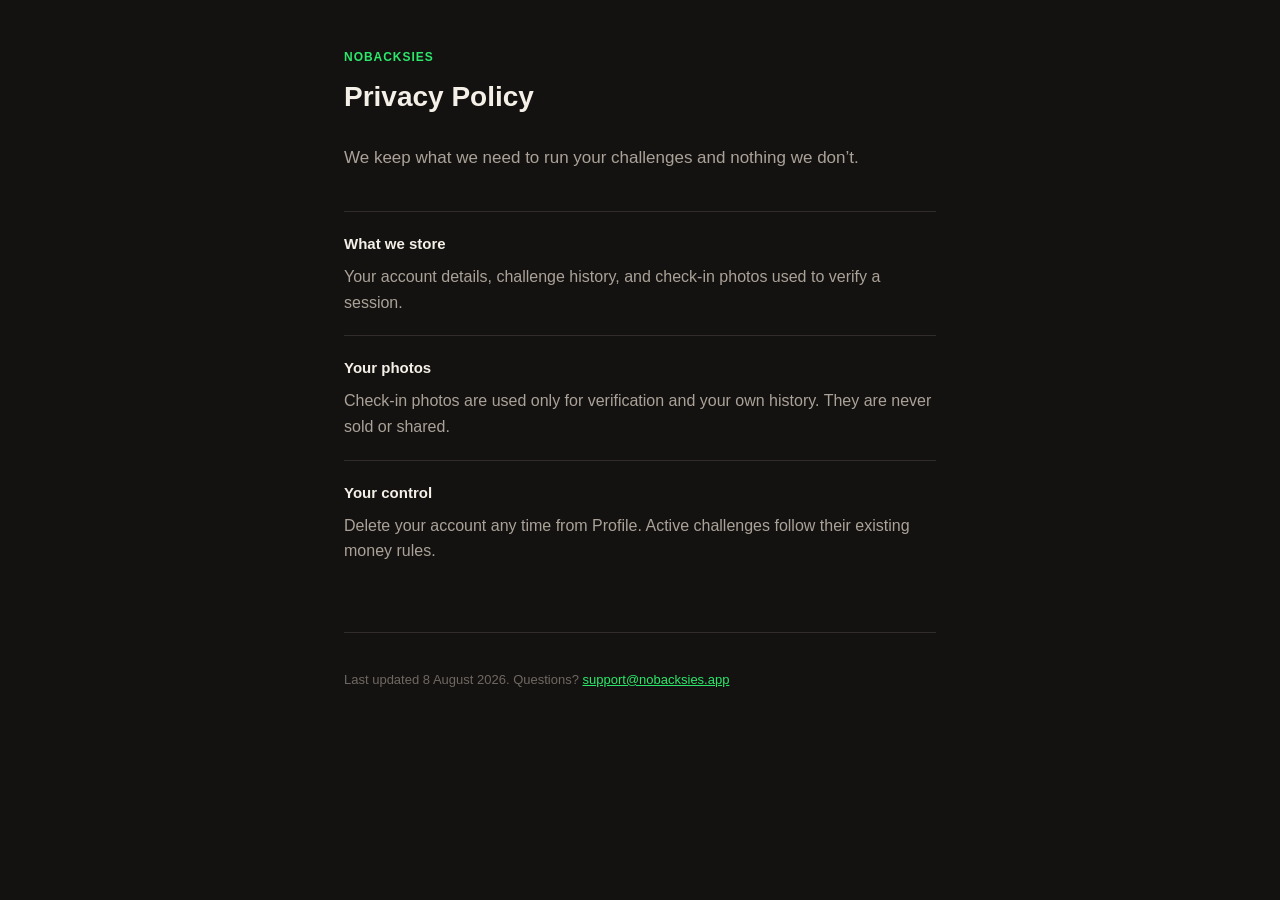
==== index.html @ 6f4d1dd4 "Add privacy policy page" ====
<!doctype html>
<html lang="en">
<head>
<meta charset="utf-8">
<meta name="viewport" content="width=device-width, initial-scale=1">
<title>Privacy Policy — NoBacksies</title>
<style>
  :root {
    color-scheme: dark;
    --ink: #141210;
    --surface: #1c1917;
    --hairline: #322d2a;
    --text: #f4efe7;
    --text-secondary: #aaa298;
    --text-muted: #6f6862;
    --money: #2be86b;
  }
  * { box-sizing: border-box; }
  body {
    margin: 0;
    background: var(--ink);
    color: var(--text);
    font-family: -apple-system, BlinkMacSystemFont, "Segoe UI", Roboto, Helvetica, Arial, sans-serif;
    line-height: 1.6;
  }
  main {
    max-width: 640px;
    margin: 0 auto;
    padding: 48px 24px 96px;
  }
  .eyebrow {
    text-transform: uppercase;
    letter-spacing: 0.08em;
    font-size: 12px;
    color: var(--money);
    font-weight: 700;
    margin: 0 0 8px;
  }
  h1 {
    font-size: 28px;
    margin: 0 0 24px;
  }
  .intro {
    color: var(--text-secondary);
    font-size: 17px;
    margin-bottom: 40px;
  }
  section {
    padding: 20px 0;
    border-top: 1px solid var(--hairline);
  }
  section h2 {
    font-size: 15px;
    margin: 0 0 8px;
  }
  section p {
    margin: 0;
    color: var(--text-secondary);
  }
  footer {
    margin-top: 48px;
    padding-top: 24px;
    border-top: 1px solid var(--hairline);
    color: var(--text-muted);
    font-size: 13px;
  }
  a { color: var(--money); }
</style>
</head>
<body>
<main>
  <p class="eyebrow">NoBacksies</p>
  <h1>Privacy Policy</h1>
  <p class="intro">We keep what we need to run your challenges and nothing we don’t.</p>

  <section>
    <h2>What we store</h2>
    <p>Your account details, challenge history, and check-in photos used to verify a session.</p>
  </section>

  <section>
    <h2>Your photos</h2>
    <p>Check-in photos are used only for verification and your own history. They are never sold or shared.</p>
  </section>

  <section>
    <h2>Your control</h2>
    <p>Delete your account any time from Profile. Active challenges follow their existing money rules.</p>
  </section>

  <footer>
    <p>Last updated 8 August 2026. Questions? <a href="mailto:support@nobacksies.app">support@nobacksies.app</a></p>
  </footer>
</main>
</body>
</html>
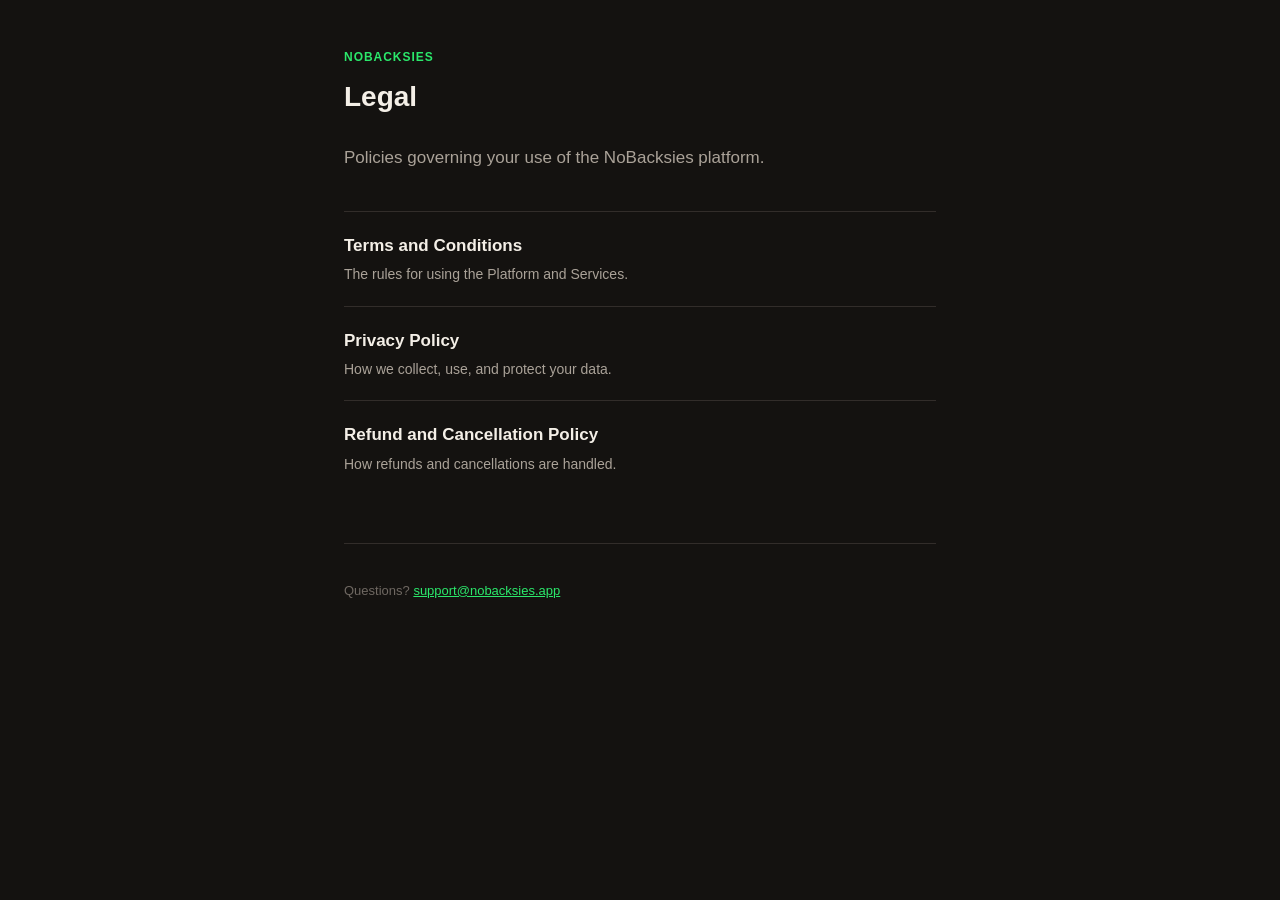
==== commit 5352fdc6: "Add Terms and Conditions, Privacy Policy, and Refund Policy pages Turns index.html into a landing pa" ====
--- a/index.html
+++ b/index.html
@@ -3,93 +3,23 @@
 <head>
 <meta charset="utf-8">
 <meta name="viewport" content="width=device-width, initial-scale=1">
-<title>Privacy Policy — NoBacksies</title>
-<style>
-  :root {
-    color-scheme: dark;
-    --ink: #141210;
-    --surface: #1c1917;
-    --hairline: #322d2a;
-    --text: #f4efe7;
-    --text-secondary: #aaa298;
-    --text-muted: #6f6862;
-    --money: #2be86b;
-  }
-  * { box-sizing: border-box; }
-  body {
-    margin: 0;
-    background: var(--ink);
-    color: var(--text);
-    font-family: -apple-system, BlinkMacSystemFont, "Segoe UI", Roboto, Helvetica, Arial, sans-serif;
-    line-height: 1.6;
-  }
-  main {
-    max-width: 640px;
-    margin: 0 auto;
-    padding: 48px 24px 96px;
-  }
-  .eyebrow {
-    text-transform: uppercase;
-    letter-spacing: 0.08em;
-    font-size: 12px;
-    color: var(--money);
-    font-weight: 700;
-    margin: 0 0 8px;
-  }
-  h1 {
-    font-size: 28px;
-    margin: 0 0 24px;
-  }
-  .intro {
-    color: var(--text-secondary);
-    font-size: 17px;
-    margin-bottom: 40px;
-  }
-  section {
-    padding: 20px 0;
-    border-top: 1px solid var(--hairline);
-  }
-  section h2 {
-    font-size: 15px;
-    margin: 0 0 8px;
-  }
-  section p {
-    margin: 0;
-    color: var(--text-secondary);
-  }
-  footer {
-    margin-top: 48px;
-    padding-top: 24px;
-    border-top: 1px solid var(--hairline);
-    color: var(--text-muted);
-    font-size: 13px;
-  }
-  a { color: var(--money); }
-</style>
+<title>Legal — NoBacksies</title>
+<link rel="stylesheet" href="style.css">
 </head>
 <body>
 <main>
   <p class="eyebrow">NoBacksies</p>
-  <h1>Privacy Policy</h1>
-  <p class="intro">We keep what we need to run your challenges and nothing we don’t.</p>
+  <h1>Legal</h1>
+  <p class="intro">Policies governing your use of the NoBacksies platform.</p>
 
-  <section>
-    <h2>What we store</h2>
-    <p>Your account details, challenge history, and check-in photos used to verify a session.</p>
-  </section>
-
-  <section>
-    <h2>Your photos</h2>
-    <p>Check-in photos are used only for verification and your own history. They are never sold or shared.</p>
-  </section>
-
-  <section>
-    <h2>Your control</h2>
-    <p>Delete your account any time from Profile. Active challenges follow their existing money rules.</p>
-  </section>
+  <ul class="doc-list">
+    <li><a href="terms.html">Terms and Conditions<span>The rules for using the Platform and Services.</span></a></li>
+    <li><a href="privacy-policy.html">Privacy Policy<span>How we collect, use, and protect your data.</span></a></li>
+    <li><a href="refund-policy.html">Refund and Cancellation Policy<span>How refunds and cancellations are handled.</span></a></li>
+  </ul>
 
   <footer>
-    <p>Last updated 8 August 2026. Questions? <a href="mailto:support@nobacksies.app">support@nobacksies.app</a></p>
+    <p>Questions? <a href="mailto:support@nobacksies.app">support@nobacksies.app</a></p>
   </footer>
 </main>
 </body>
--- a/style.css
+++ b/style.css
@@ -0,0 +1,89 @@
+:root {
+  color-scheme: dark;
+  --ink: #141210;
+  --surface: #1c1917;
+  --hairline: #322d2a;
+  --text: #f4efe7;
+  --text-secondary: #aaa298;
+  --text-muted: #6f6862;
+  --money: #2be86b;
+}
+* { box-sizing: border-box; }
+body {
+  margin: 0;
+  background: var(--ink);
+  color: var(--text);
+  font-family: -apple-system, BlinkMacSystemFont, "Segoe UI", Roboto, Helvetica, Arial, sans-serif;
+  line-height: 1.6;
+}
+main {
+  max-width: 640px;
+  margin: 0 auto;
+  padding: 48px 24px 96px;
+}
+.eyebrow {
+  text-transform: uppercase;
+  letter-spacing: 0.08em;
+  font-size: 12px;
+  color: var(--money);
+  font-weight: 700;
+  margin: 0 0 8px;
+}
+h1 {
+  font-size: 28px;
+  margin: 0 0 24px;
+}
+.intro {
+  color: var(--text-secondary);
+  font-size: 17px;
+  margin-bottom: 40px;
+}
+section {
+  padding: 20px 0;
+  border-top: 1px solid var(--hairline);
+}
+section h2 {
+  font-size: 15px;
+  margin: 0 0 8px;
+}
+section p {
+  margin: 0 0 12px;
+  color: var(--text-secondary);
+}
+section p:last-child {
+  margin-bottom: 0;
+}
+footer {
+  margin-top: 48px;
+  padding-top: 24px;
+  border-top: 1px solid var(--hairline);
+  color: var(--text-muted);
+  font-size: 13px;
+}
+a { color: var(--money); }
+.doc-list {
+  list-style: none;
+  margin: 0;
+  padding: 0;
+}
+.doc-list li {
+  border-top: 1px solid var(--hairline);
+}
+.doc-list a {
+  display: block;
+  padding: 20px 0;
+  color: var(--text);
+  text-decoration: none;
+  font-size: 17px;
+  font-weight: 600;
+}
+.doc-list a:hover {
+  color: var(--money);
+}
+.doc-list span {
+  display: block;
+  margin-top: 4px;
+  color: var(--text-secondary);
+  font-size: 14px;
+  font-weight: 400;
+}
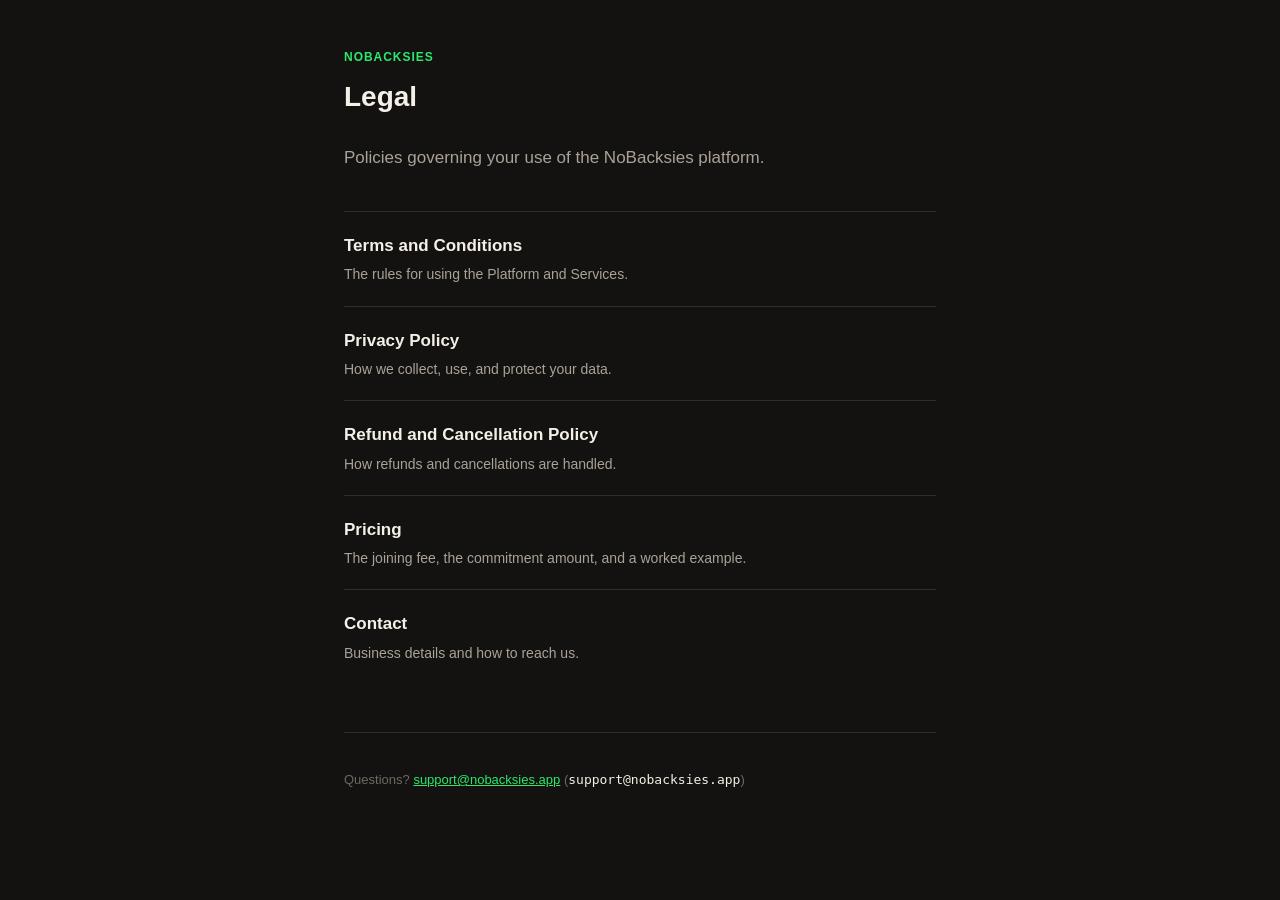
==== commit 44670da1: "Rewrite legal pages to describe the real product, not payment-gateway boilerplate terms.html and ref" ====
--- a/index.html
+++ b/index.html
@@ -16,10 +16,15 @@
     <li><a href="terms.html">Terms and Conditions<span>The rules for using the Platform and Services.</span></a></li>
     <li><a href="privacy-policy.html">Privacy Policy<span>How we collect, use, and protect your data.</span></a></li>
     <li><a href="refund-policy.html">Refund and Cancellation Policy<span>How refunds and cancellations are handled.</span></a></li>
+    <li><a href="pricing.html">Pricing<span>The joining fee, the commitment amount, and a worked example.</span></a></li>
+    <li><a href="contact.html">Contact<span>Business details and how to reach us.</span></a></li>
   </ul>
 
   <footer>
-    <p>Questions? <a href="mailto:support@nobacksies.app">support@nobacksies.app</a></p>
+    <p>
+      Questions? <a href="mailto:support@nobacksies.app">support@nobacksies.app</a>
+      (<span class="plain-email">support@nobacksies.app</span>)
+    </p>
   </footer>
 </main>
 </body>
--- a/style.css
+++ b/style.css
@@ -87,3 +87,56 @@
   font-size: 14px;
   font-weight: 400;
 }
+/* Plain-text (non-mailto) rendering of the support email — deliberately not
+   a link, so it survives an edge proxy's automatic email obfuscation. */
+.plain-email {
+  font-family: ui-monospace, "Space Mono", Menlo, Consolas, monospace;
+  color: var(--text);
+  user-select: all;
+}
+.fact-list {
+  list-style: none;
+  margin: 0;
+  padding: 0;
+}
+.fact-list li {
+  display: flex;
+  gap: 16px;
+  padding: 10px 0;
+  border-top: 1px solid var(--hairline);
+}
+.fact-list li:first-child { border-top: none; }
+.fact-list .k {
+  flex: 0 0 160px;
+  color: var(--text-muted);
+  font-size: 13px;
+  text-transform: uppercase;
+  letter-spacing: 0.04em;
+}
+.fact-list .v { color: var(--text); }
+.todo {
+  color: var(--text-muted);
+  font-style: italic;
+}
+.tier-table {
+  width: 100%;
+  border-collapse: collapse;
+  margin: 8px 0;
+  font-size: 15px;
+}
+.tier-table th,
+.tier-table td {
+  text-align: left;
+  padding: 10px 12px 10px 0;
+  border-top: 1px solid var(--hairline);
+}
+.tier-table th {
+  color: var(--text-muted);
+  font-size: 12px;
+  text-transform: uppercase;
+  letter-spacing: 0.04em;
+  font-weight: 700;
+  border-top: none;
+}
+.tier-table td:first-child,
+.tier-table th:first-child { font-weight: 600; color: var(--text); }
